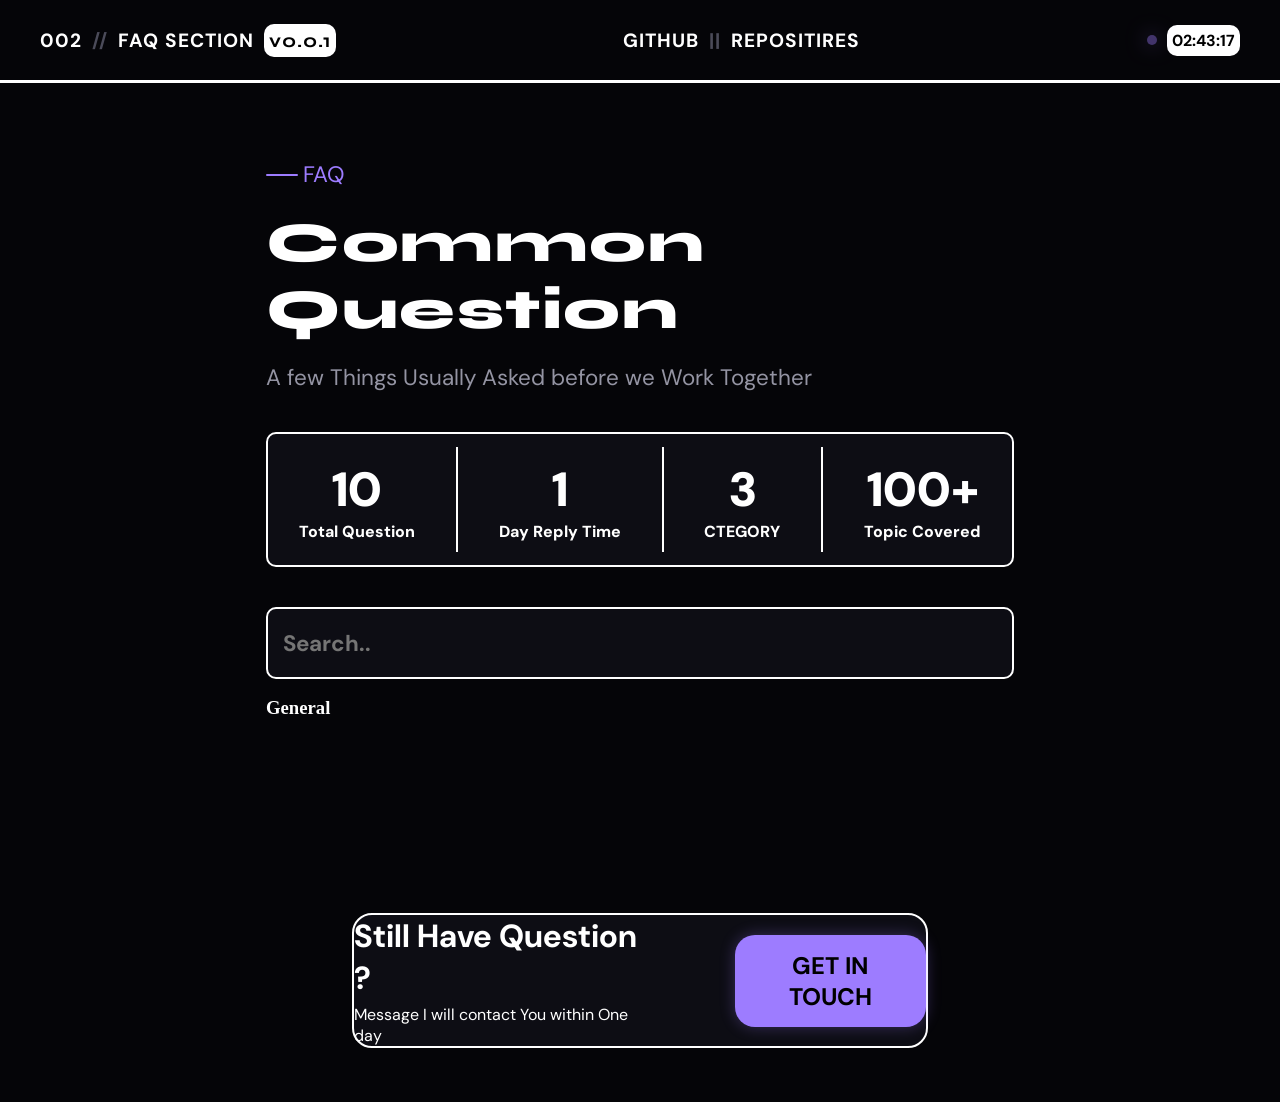
==== apps/002-faq-section/index.html @ 0294d477 "Session End" ====
<!DOCTYPE html>

<html lang="en">

    <head>

        <meta charset="UTF-8">
        <meta name="description" content="Best faq section in india,Best website in india"> 
        <meta name="viewport" content="width=device-width, initial-scale=1.0">
        <title>FAQ SECTION</title>
        <link rel="stylesheet" href="src/style.css">
        <link rel="shortcut icon" href="/resource/global/img/javascript.png" type="image/x-icon">
        <link href="https://fonts.googleapis.com/css?family=Syne:regular,500,600,700,800" rel="stylesheet" />
        <link href="https://fonts.googleapis.com/css?family=DM+Sans:100,200,300,regular,500,600,700,800,900,100italic,200italic,300italic,italic,500italic,600italic,700italic,800italic,900italic" rel="stylesheet" />

    </head>

    <body>

        <header>

            <div>
                <h2>002<span>//</span>FAQ SECTION</h2>
                <p>v0.0.1</p>
            </div>

            <div>
                <h2>GITHUB<span>||</span></h2>
                <h2>REPOSITIRES</h2>
            </div>

            <div>
                <div class="dot"></div>
                <time id="clock">00:00:00</time>
            </div>

        </header>

        <main>

            <div class="main-header">
                <p><span></span>FAQ</p>
                <h1>Common Question</h1>
                <p>A few Things Usually Asked before we Work Together</p>
            </div>

            <div class="stats">
                <div>
                    <h2>10</h2>
                    <p>Total Question</p>
                </div>
                <div class="breakline"></div>
                <div>
                    <h2>1</h2>
                    <p>Day Reply Time</p>
                </div>
                <div class="breakline"></div>
                <div>
                    <h2>3</h2>
                    <p>CTEGORY</p>
                </div>
                <div class="breakline"></div>
                <div>
                    <h2>100+</h2>
                    <p>Topic Covered</p>
                </div>
            </div>

            <div class="input-tag">
                <input type="text" id="input-tag" placeholder="Search..">
            </div>

            <div class="main-body">
                <div>
                    <h3>General</h3>
                    
                </div>
            </div>

        </main>

        <footer>

            <div class="footer">

                <div>
                    <h2>Still Have Question ?</h2>
                    <p>Message I will contact You within One day</p>
                </div>

                <button>GET IN TOUCH</button>

            </div>

        </footer>

        <script src="src/index.js"></script>

    </body>

</html>
---- apps/002-faq-section/src/style.css ----
/* BASE RESET */
*{
    margin: 0;
    padding: 0;
    box-sizing: border-box;
}

/*COLOR THEME*/
:root {
  --bg-primary: #050508;
  --bg-secondary: #0d0d14;
  
  --accent-primary: #9d7cff;
  --accent-muted: #4e407a;
  
  --text-main: #ffffff;
  --text-dim: #9494a3; 
  --text-dark: #4b4b59;
  
  --border-color: #fff;
  --input-bg: #0d0d16;

  --font-main:"Syne", inter;
  --font-secondary:"Dm Sans",inter;
}

/*MAIN STYLE*/
html,body{
    scroll-behavior: smooth;
    background-color: var(--bg-primary);
    color: var(--text-main);
    min-height: 100vh;
    width: 100vw;
}

/*HEADER SECTION*/
header{
    display: flex;
    align-items: center;
    justify-content: space-between;
    height: 50px;
    border-bottom: 3px solid var(--border-color);
    padding: 40px 40px 40px 40px;
    z-index: 9;
    top: 0;
    right: 0;
    left: 0;
    position: fixed;
    background-color: var(--bg-primary);
}

header h2{
    font-weight: 700;
    font-size: 1.2rem;
    font-family: var(--font-secondary);
    display: flex;
    gap: 10px;
    letter-spacing: 1px;
}

header h2 span{
    color: var(--text-dark);
}

header div{
    display: flex;
    align-items: center;
    justify-content: center;
    gap: 10px;
}

header div p{
    font-family: var(--font-main);
    font-size: 1.2rem;
    font-weight: 700;
    letter-spacing: 1px;
    background-color: var(--text-main);
    color: black;
    border-radius: 10px;
    padding: 5px;
}

header div:nth-child(2){
    margin-right: auto;
    margin-left: auto;
}

#clock{
    font-family: var(--font-secondary);
    font-weight: 700;
    font-style: bold;
    color: black;
    background-color: var(--text-main);
    padding: 5px;
    border-radius: 10px;
}

.dot{
    height: 10px;
    width: 10px;
    border-radius: 50%;
    background-color: var(--accent-primary);
    box-shadow: 0 0 20px var(--accent-primary);
    animation: glowup 3s infinite forwards;
}

@keyframes glowup {
    0%{
        opacity: 1;
    } 
    
    20%{
        opacity: 0.4;
    }
    
    40%{
        opacity: 1;
    }
    
    60%{
        opacity: 0.4;
    }
    
    80%{
        opacity: 1;
    }
    
    100%{
        opacity: 0.4;
    }
}

/*MAIN*/
main{
    display: flex;
    align-items: flex-start;
    justify-content: flex-start;
    width: 60vw;
    flex-direction: column;
    margin-left: auto;
    margin-right: auto;
    padding: 140px 10px;
}

.main-header{
    display: flex;
    align-items: flex-start;
    flex-direction: column;
}

.main-header p{
    display: flex;
    align-items: center;
    justify-content: flex-start;
    gap: 5px;
    color: var(--accent-primary);
    font-family: var(--font-secondary);
    margin: 20px 0;
    font-size: 1.4rem;
}

.main-header p span{
    width: 2.5vw;
    height: 2px;
    background-color: var(--accent-primary);
    border-radius: 10px;

}

.main-header h1{
    font-family: var(--font-main);
    font-weight: 800;
    letter-spacing: 1.5px;
    line-height: px;
    font-size: 3.5rem;
}

.main-header p:nth-child(3){
    color: var(--text-dim);
    font-family: var(--font-secondary);
}

.breakline{
    height: 80%;
    width: 2px;
    background-color: var(--border-color);
    margin: 10px 0; 
}

.stats{
    background-color: var(--bg-secondary);
    display: flex;
    align-items: center;
    justify-content: space-evenly;
    gap: 10px;
    margin: 20px 0;
    width: 100%;
    height: 15vh;
    border-radius: 10px;
    border: 2px solid var(--border-color);
}

.stats div{
    display: flex;
    align-items: center;
    justify-content: center;
    flex-direction: column;
}

.stats div h2{
    font-weight: 900;
    font-size: 3rem;
    font-family: var(--font-secondary);
}

.stats div p{
    font-weight: 800;
    font-size: 1rem;
    font-family: var(--font-secondary);
}

.input-tag{
    width: 100%;
    height: 10vh;
    margin-top: 20px;
}

#input-tag{
    width: 100%;
    height: 8vh;
    border-radius: 10px;
    background-color: var(--bg-secondary);
    border: 2px solid var(--border-color);
    outline: none;
    padding: 0 15px;
    font-family: var(--font-secondary);
    font-size: 1.4rem;
    color: var(--text-main);
    font-weight: 700;
}

::-webkit-scrollbar {
  width: 0;              
  height: 0;          
}

::-webkit-scrollbar-track {
  background: var(--bg-primary); 
}

::-webkit-scrollbar-thumb {
  background: var(--accent-muted); 
  border-radius: 10px;
  border: 2px solid var(--bg-primary);
}

::-webkit-scrollbar-thumb:hover {
  background: var(--accent-primary);
  box-shadow: 0 0 10px var(--accent-primary);
}

/*FOOTER*/
footer{
    display: flex;
    align-items: center;
    justify-content: center;
    margin-top: 20px;
    margin: 6vh auto;
}

.footer{
    width: 45vw;
    height: 15vh;
    gap: 80px;
    background-color: var(--bg-secondary);
    border-radius: 20px;
    display: flex;
    align-items: center;  
    justify-content: center; 
    border: 2px solid var(--border-color);
}

.footer div{
    display: flex;
    align-items: flex-start;
    justify-content: flex-start;
    flex-direction: column;
    gap: 5px;
}

.footer div h2{
    font-size: 2rem;
    font-weight: 700;
    font-family: var(--font-secondary);
}

.footer div p{
    font-size: 1rem;
    font-family: var(--font-secondary);
}

.footer button{
    padding: 15px;
    border-radius: 20px;
    font-size: 1.5rem;
    font-family: var(--font-secondary);
    font-weight: 700; 
    color: black;
    box-shadow: 0 0 15px rgba(157, 124, 255, 0.3);
    background-color: var(--accent-primary);
    outline: none;
    border: none;
    transition: all 0.3s ease;
    
    &:hover{
        box-shadow: 0 0 15px rgba(157, 124, 255, 1);        
    }
}
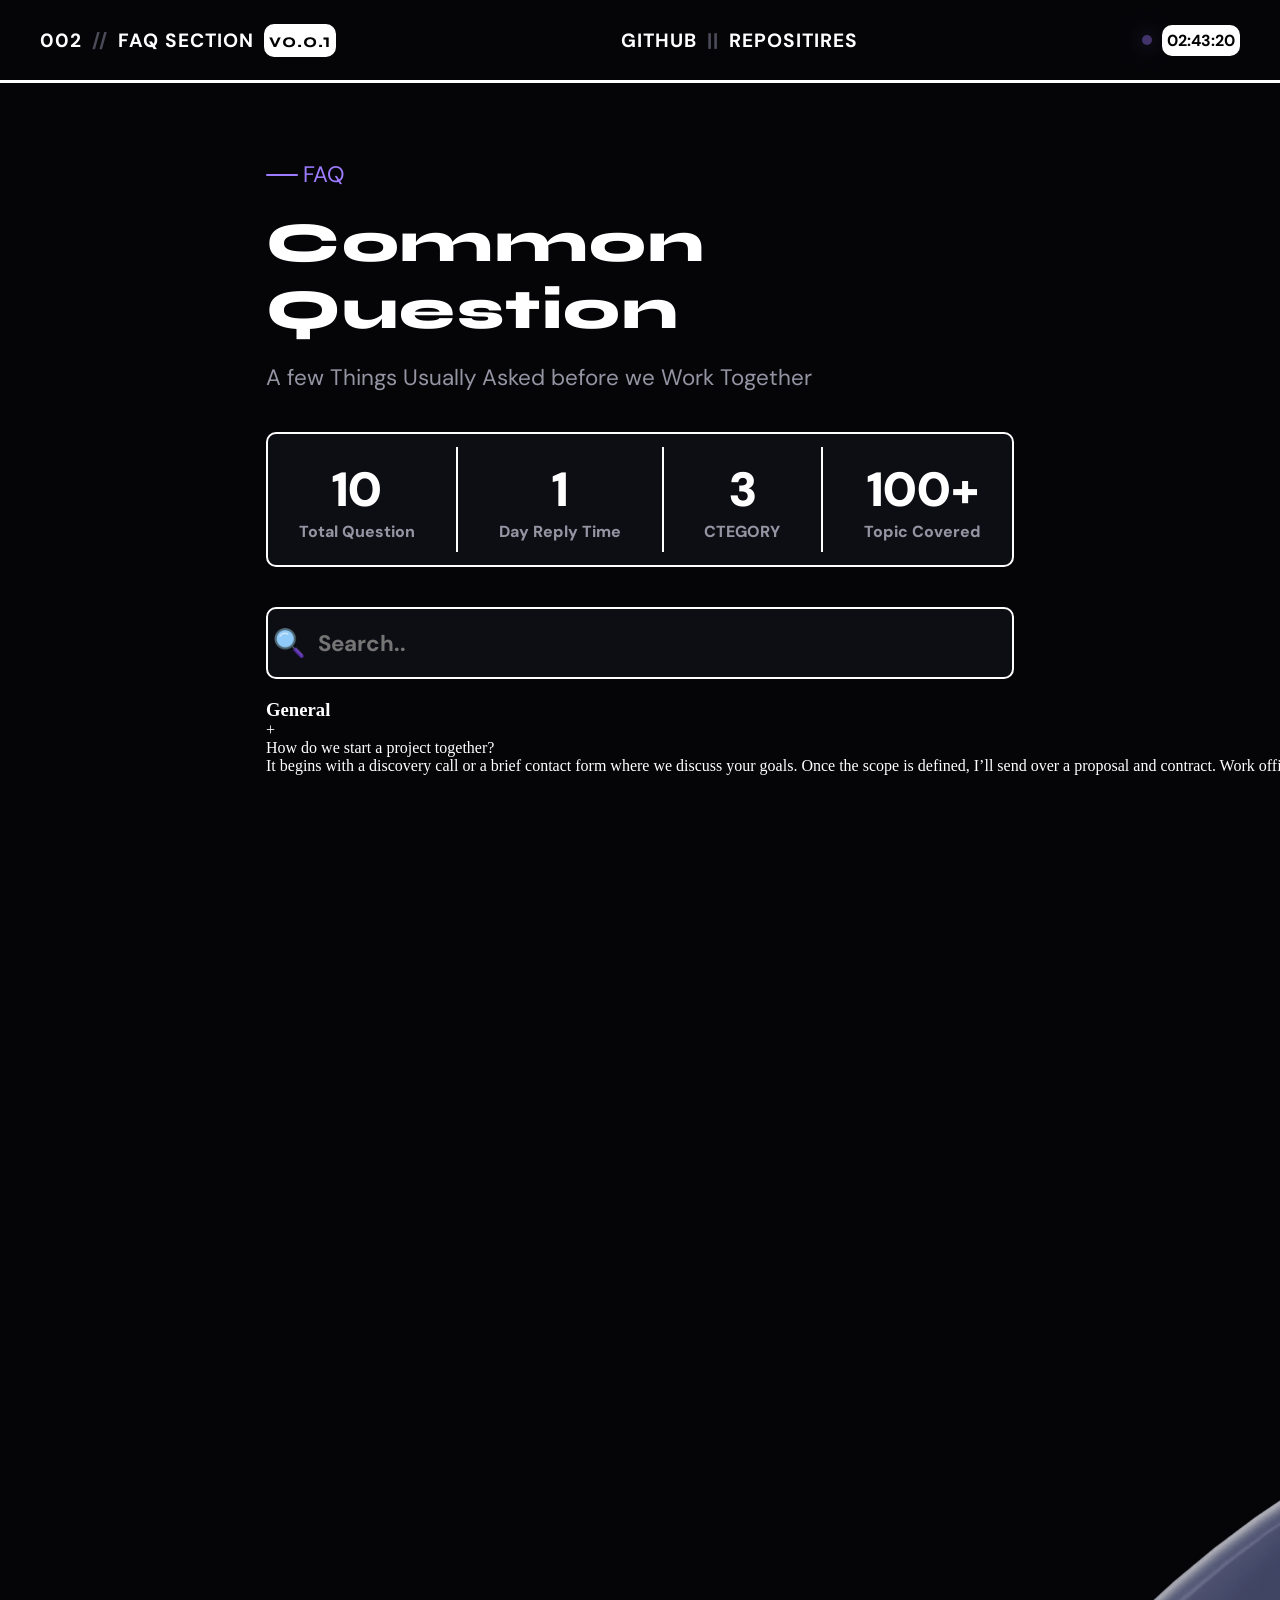
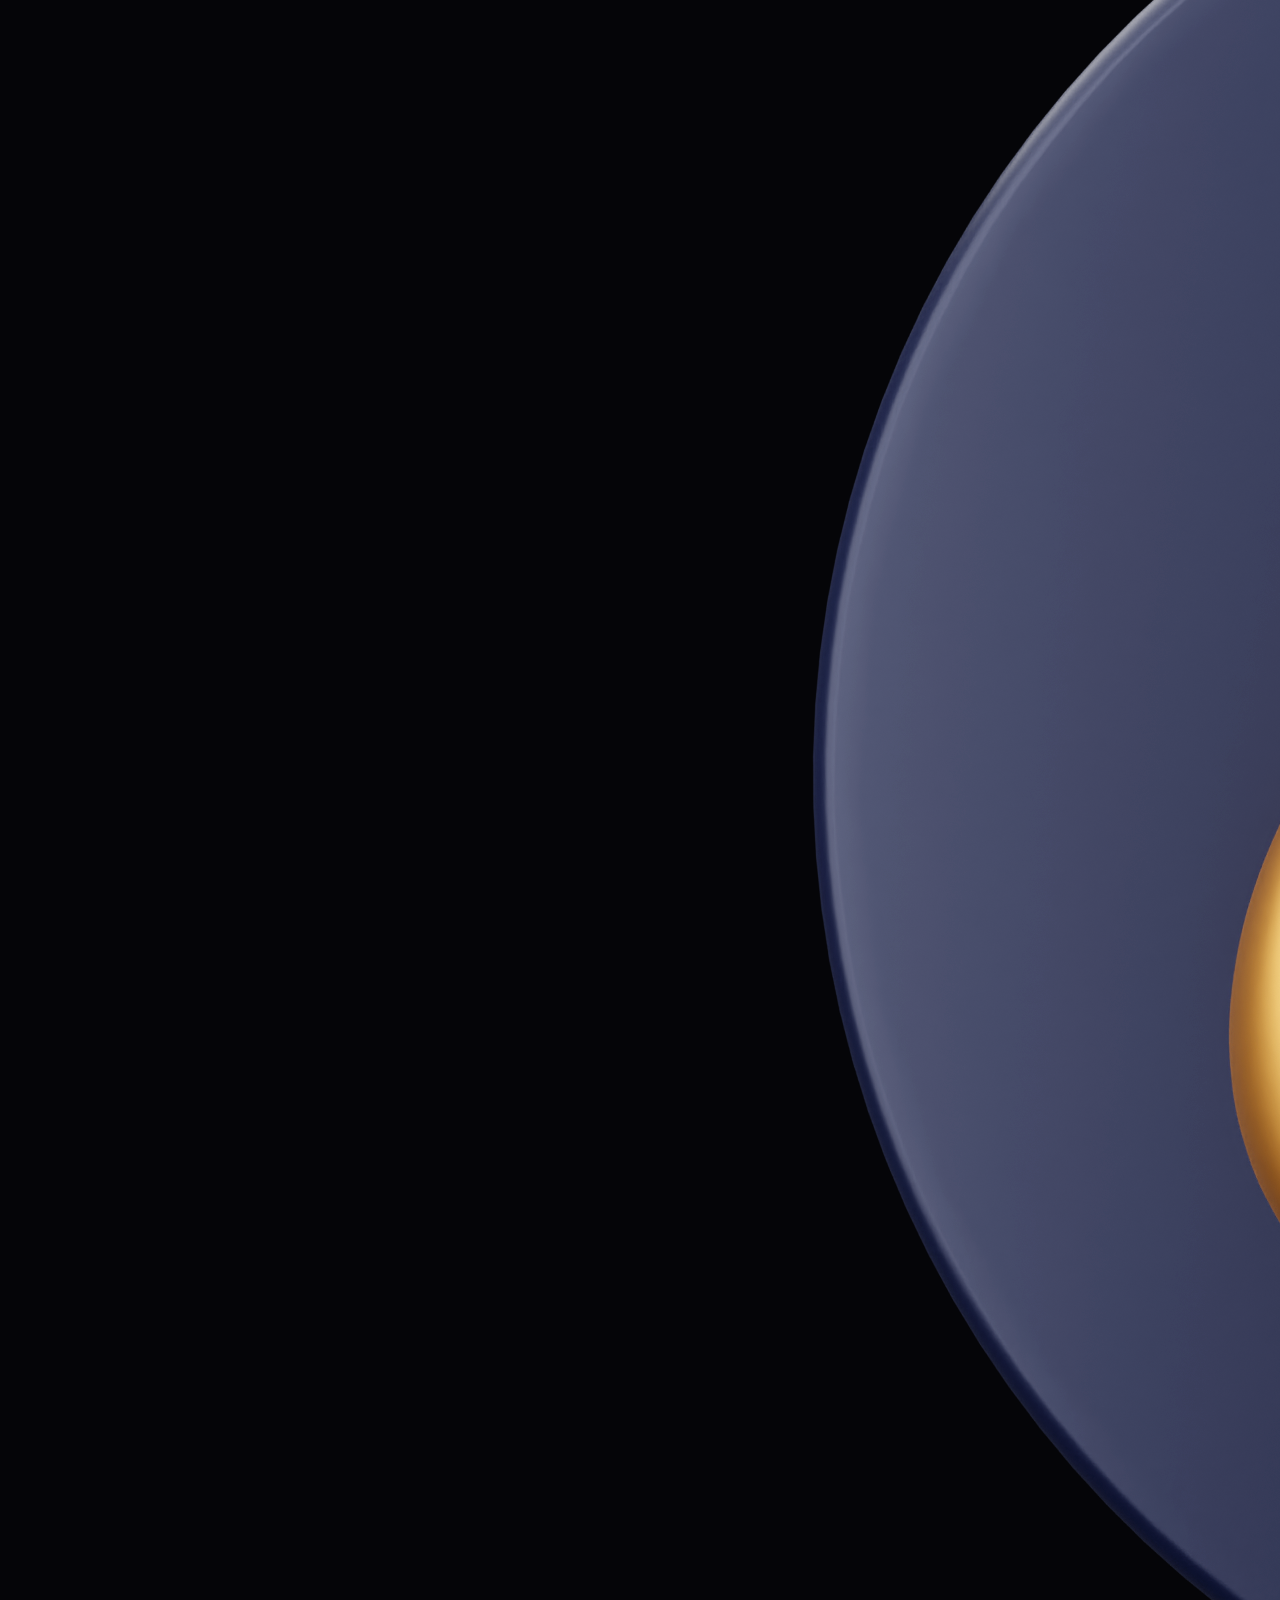
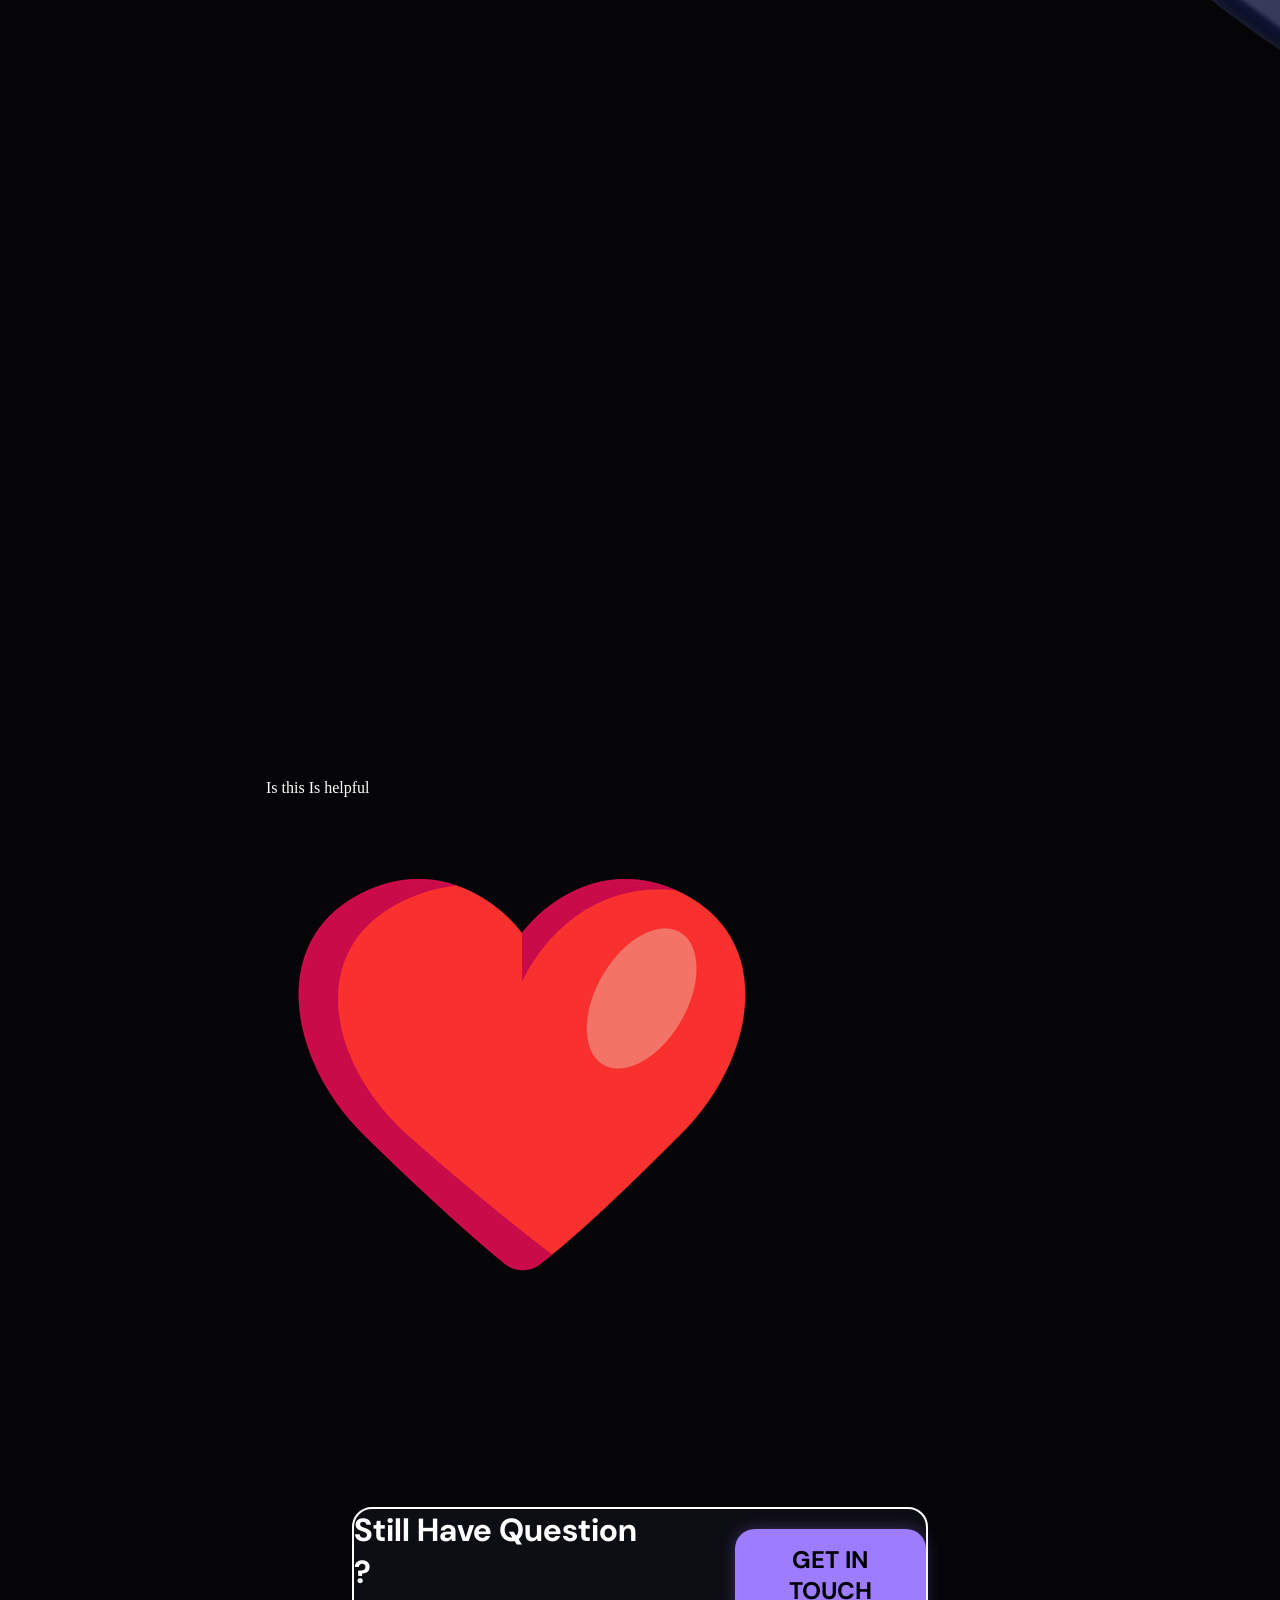
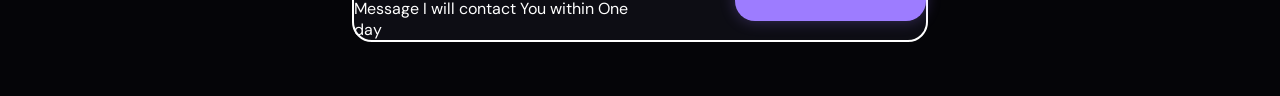
==== commit d6f3bbe8: "Session End" ====
--- a/apps/002-faq-section/index.html
+++ b/apps/002-faq-section/index.html
@@ -67,14 +67,44 @@
             </div>
 
             <div class="input-tag">
+                <img src="resource/search.png" alt="">
                 <input type="text" id="input-tag" placeholder="Search..">
             </div>
 
             <div class="main-body">
-                <div>
+
+                <div class="general">
+
                     <h3>General</h3>
-                    
+
+                    <div class="question-div">
+
+                        <div class="que-1">
+                            <p class="plus-icon">+</p>
+                            <p class="question">How do we start a project together?</p>
+                        </div>
+
+                        <div class="ans-1">
+                            <p>It begins with a discovery call or a brief contact form where we discuss your goals. Once the scope is defined, I’ll send over a proposal and contract. Work officially kicks off once the contract is signed and the deposit is paid.</p>
+                            <img src="resource/link.png" alt="">
+                            <div class="review-1">
+                                <p>Is this Is helpful</p>
+                                <img src="resource/heart (1).png" alt="">
+                            </div>
+                        </div>
+
+                    </div>
+
                 </div>
+
+                <div class="process">
+
+                </div>
+
+                <div class="pricing">
+
+                </div>
+
             </div>
 
         </main>
--- a/apps/002-faq-section/src/style.css
+++ b/apps/002-faq-section/src/style.css
@@ -217,12 +217,17 @@
     font-weight: 800;
     font-size: 1rem;
     font-family: var(--font-secondary);
+    color: var(--text-dim);
 }
 
 .input-tag{
     width: 100%;
-    height: 10vh;
+    height: 8vh;
     margin-top: 20px;
+    display: flex;
+    align-items: center;
+    justify-content: flex-start;
+    margin-bottom: 20px;
 }
 
 #input-tag{
@@ -232,11 +237,18 @@
     background-color: var(--bg-secondary);
     border: 2px solid var(--border-color);
     outline: none;
-    padding: 0 15px;
+    padding: 0 15px 0 50px;
     font-family: var(--font-secondary);
     font-size: 1.4rem;
     color: var(--text-main);
     font-weight: 700;
+}
+
+.input-tag img{
+    width: 30px;
+    height: 30px;
+    position: absolute;   
+    margin-left: 8px;
 }
 
 ::-webkit-scrollbar {
@@ -258,6 +270,8 @@
   background: var(--accent-primary);
   box-shadow: 0 0 10px var(--accent-primary);
 }
+
+
 
 /*FOOTER*/
 footer{
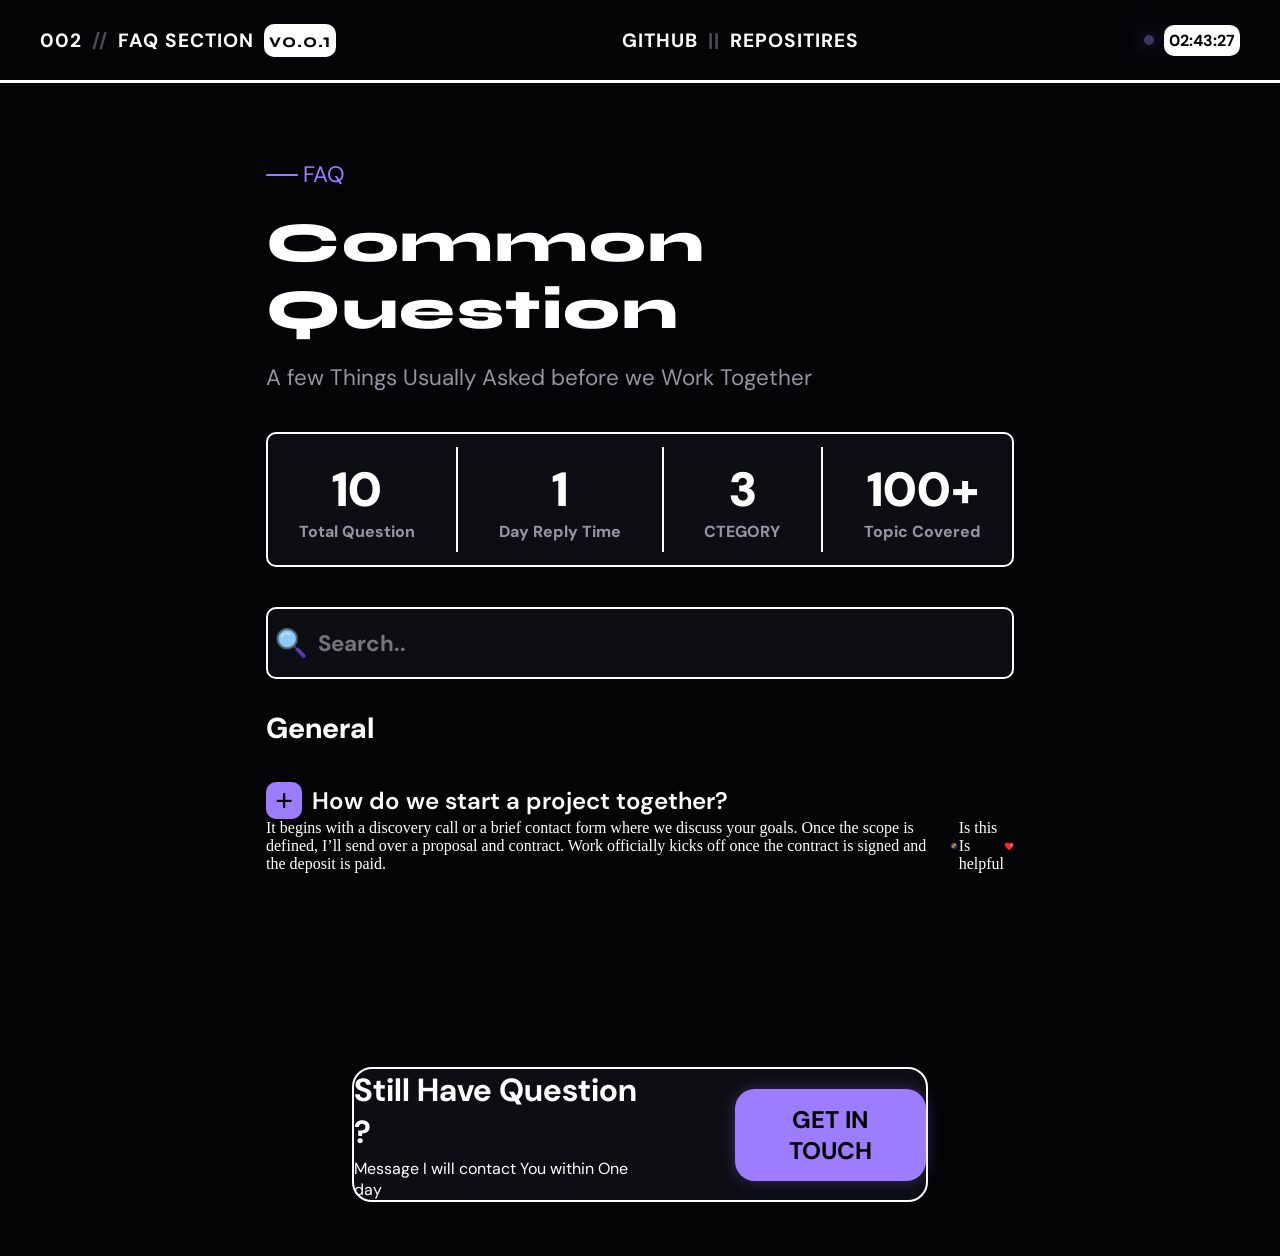
==== commit 37d4fde3: "UPGRADE" ====
--- a/apps/002-faq-section/index.html
+++ b/apps/002-faq-section/index.html
@@ -79,14 +79,15 @@
 
                     <div class="question-div">
 
-                        <div class="que-1">
+                        <div class="que">
                             <p class="plus-icon">+</p>
                             <p class="question">How do we start a project together?</p>
                         </div>
 
-                        <div class="ans-1">
-                            <p>It begins with a discovery call or a brief contact form where we discuss your goals. Once the scope is defined, I’ll send over a proposal and contract. Work officially kicks off once the contract is signed and the deposit is paid.</p>
-                            <img src="resource/link.png" alt="">
+                        <div class="ans">
+                            <div>
+                                <p>It begins with a discovery call or a brief contact form where we discuss your goals. Once the scope is defined, I’ll send over a proposal and contract. Work officially kicks off once the contract is signed and the deposit is paid.</p><img src="resource/link.png" alt="">
+                            </div>
                             <div class="review-1">
                                 <p>Is this Is helpful</p>
                                 <img src="resource/heart (1).png" alt="">
--- a/apps/002-faq-section/src/style.css
+++ b/apps/002-faq-section/src/style.css
@@ -248,9 +248,65 @@
     width: 30px;
     height: 30px;
     position: absolute;   
-    margin-left: 8px;
-}
-
+    margin-left: 10px;
+}
+
+.general h3{
+    font-family: var(--font-secondary);
+    font-weight: 800;
+    font-size: 1.8rem;  
+    margin: 10px 0;
+}
+
+.plus-icon{
+    background-color: var(--accent-primary);
+    padding: 0 9px;
+    border-radius: 10px;    
+    font-size: 2rem;
+    font-weight: 900;
+    color: black;
+}
+
+.question{
+    font-size: 1.5rem;
+    font-family: var(--font-secondary);
+    font-weight: 600;
+}
+
+.question-div{
+    display: flex;
+    flex-direction: column;
+    margin-top: 35px;
+}
+
+.que{
+    display: flex;
+    align-items: center;
+    justify-content: flex-start;
+    gap: 10px;
+}
+
+.ans{
+    display: flex;
+    align-items: center;
+}
+
+.ans div{
+    display: flex;
+    align-items: center;
+}
+
+.ans img{
+    width: 10px;
+    height: 10px;
+}
+
+.ans div img{
+    width: 10px;
+    height: 10px;
+}
+
+/*SCROLL BAR STYLE*/
 ::-webkit-scrollbar {
   width: 0;              
   height: 0;          
@@ -270,8 +326,6 @@
   background: var(--accent-primary);
   box-shadow: 0 0 10px var(--accent-primary);
 }
-
-
 
 /*FOOTER*/
 footer{
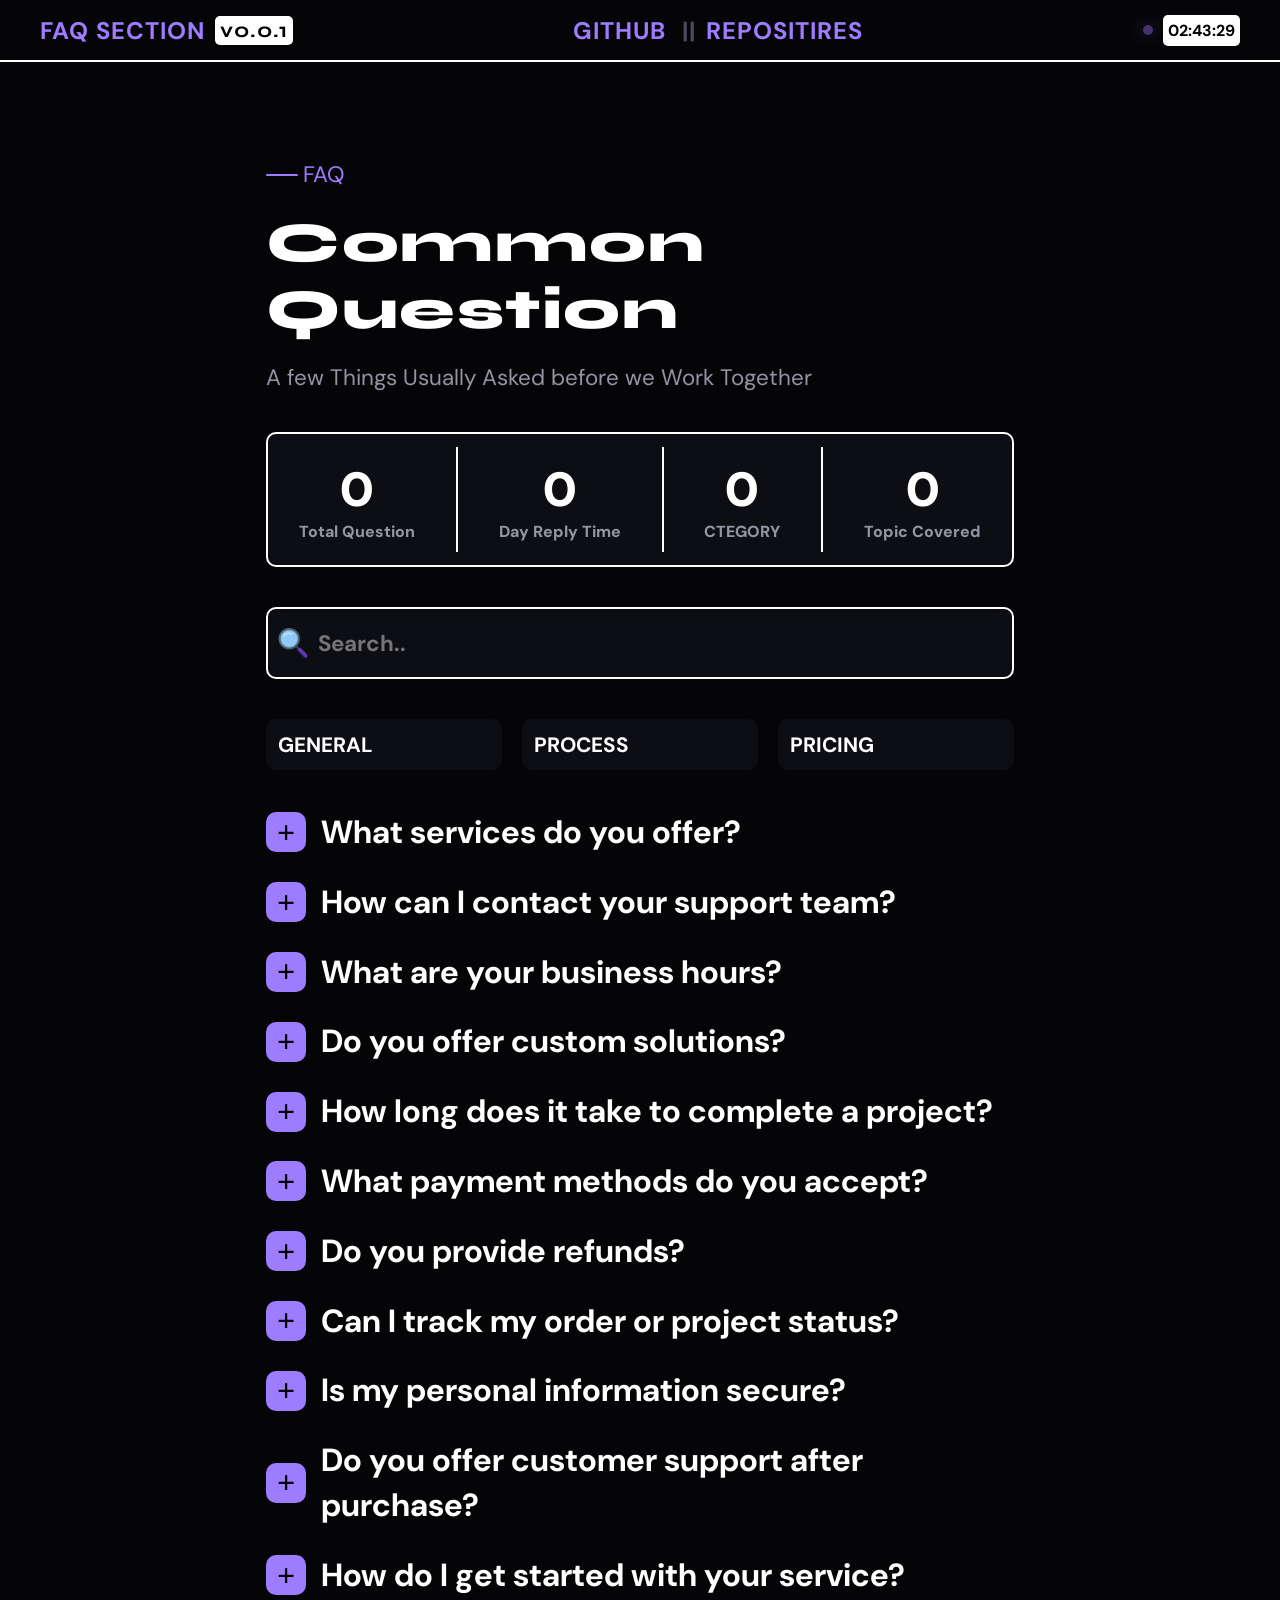
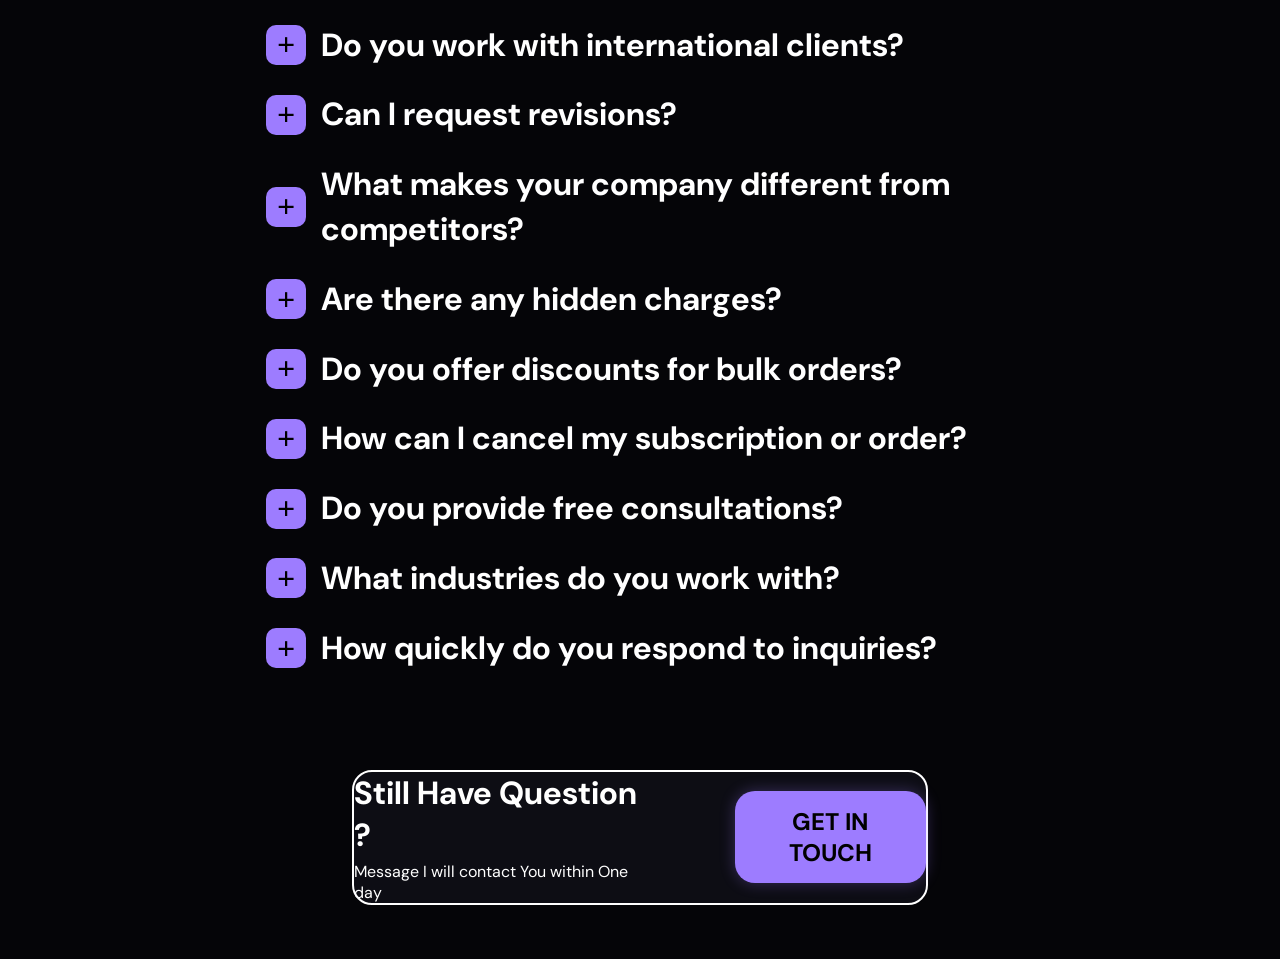
==== commit 9a020e27: "SESSION COMPLETE" ====
--- a/apps/002-faq-section/index.html
+++ b/apps/002-faq-section/index.html
@@ -1,34 +1,51 @@
+<!-- VERSION HTML 5 -->
 <!DOCTYPE html>
 
+<!-- ROOT TAG -->
 <html lang="en">
 
+    <!-- META DATA -->
     <head>
 
+        <!-- META TAG -->
         <meta charset="UTF-8">
         <meta name="description" content="Best faq section in india,Best website in india"> 
         <meta name="viewport" content="width=device-width, initial-scale=1.0">
+
+        <!-- TITLE -->
         <title>FAQ SECTION</title>
+
+        <!-- CSS LINK -->
         <link rel="stylesheet" href="src/style.css">
+
+        <!-- FAVICON LINK -->
         <link rel="shortcut icon" href="/resource/global/img/javascript.png" type="image/x-icon">
+
+        <!-- GOOGLE FONT LINK -->
         <link href="https://fonts.googleapis.com/css?family=Syne:regular,500,600,700,800" rel="stylesheet" />
         <link href="https://fonts.googleapis.com/css?family=DM+Sans:100,200,300,regular,500,600,700,800,900,100italic,200italic,300italic,italic,500italic,600italic,700italic,800italic,900italic" rel="stylesheet" />
 
     </head>
 
+    <!-- WEBSITE STRUCTURE -->
     <body>
 
-        <header>
+        <!-- HEADER -->
+        <header aria-label="header">
 
+            <!-- LEFT HEADER SECITON -->
             <div>
-                <h2>002<span>//</span>FAQ SECTION</h2>
+                <h2>FAQ SECTION</h2>
                 <p>v0.0.1</p>
             </div>
 
+            <!-- CENTER HEADER SECTION -->
             <div>
-                <h2>GITHUB<span>||</span></h2>
-                <h2>REPOSITIRES</h2>
+                <a href="https://github.com/techifysolutions2026" target="_blank"><h2>GITHUB<span>||</span></h2></a>
+                <a href="https://github.com/techifysolutions2026/frontend-mastery" target="_blank"><h2>REPOSITIRES</h2></a>
             </div>
 
+            <!-- RIGHT HEADER SECTION -->
             <div>
                 <div class="dot"></div>
                 <time id="clock">00:00:00</time>
@@ -36,73 +53,78 @@
 
         </header>
 
-        <main>
+        <!-- MAIN SECITON -->
+        <main aria-label="main">
 
+            <!-- MAIN SECTION HEADER -->
             <div class="main-header">
                 <p><span></span>FAQ</p>
                 <h1>Common Question</h1>
                 <p>A few Things Usually Asked before we Work Together</p>
             </div>
 
+            <!-- STATS SECTION -->
             <div class="stats">
                 <div>
-                    <h2>10</h2>
+                    <h2>0</h2>
                     <p>Total Question</p>
                 </div>
                 <div class="breakline"></div>
                 <div>
-                    <h2>1</h2>
+                    <h2>0</h2>
                     <p>Day Reply Time</p>
                 </div>
                 <div class="breakline"></div>
                 <div>
-                    <h2>3</h2>
+                    <h2>0</h2>
                     <p>CTEGORY</p>
                 </div>
                 <div class="breakline"></div>
                 <div>
-                    <h2>100+</h2>
+                    <h2>0</h2>
                     <p>Topic Covered</p>
                 </div>
             </div>
 
+            <!-- SEARCH BAR -->
             <div class="input-tag">
                 <img src="resource/search.png" alt="">
                 <input type="text" id="input-tag" placeholder="Search..">
             </div>
 
+            <!-- MAIN SECITON => MAIN BODY -->
             <div class="main-body">
 
+                <!-- GENERAL SECTION -->
                 <div class="general">
 
-                    <h3>General</h3>
+                    <h3 class="div-title">General</h3>
 
-                    <div class="question-div">
-
-                        <div class="que">
-                            <p class="plus-icon">+</p>
-                            <p class="question">How do we start a project together?</p>
-                        </div>
-
-                        <div class="ans">
-                            <div>
-                                <p>It begins with a discovery call or a brief contact form where we discuss your goals. Once the scope is defined, I’ll send over a proposal and contract. Work officially kicks off once the contract is signed and the deposit is paid.</p><img src="resource/link.png" alt="">
-                            </div>
-                            <div class="review-1">
-                                <p>Is this Is helpful</p>
-                                <img src="resource/heart (1).png" alt="">
-                            </div>
-                        </div>
-
+                    <div class="question-div-general question-div">
+                        <!-- THE HTML IS INJECT BY JS -->
                     </div>
 
                 </div>
 
+                <!-- PROCESS SECITON -->
                 <div class="process">
+
+                    <h3 class="div-title">Process</h3>
+
+                    <div class="question-div-process question-div">
+                        <!-- THE HTML IS INJECT BY JS -->
+                    </div>
 
                 </div>
 
+                <!-- PROCESS SECTION -->
                 <div class="pricing">
+
+                    <h3 class="div-title">Pricing</h3>
+
+                    <div class="question-div-pricing question-div">
+                        <!-- THE HTML IS INJECT BY JS -->
+                    </div>
 
                 </div>
 
@@ -110,21 +132,25 @@
 
         </main>
 
-        <footer>
+        <!-- FOOTER -->
+        <footer aria-label="footer">
 
             <div class="footer">
 
+                <!-- DOUGHT SECITON -->
                 <div>
                     <h2>Still Have Question ?</h2>
                     <p>Message I will contact You within One day</p>
                 </div>
 
+                <!-- CONTACT BUTTON -->
                 <button>GET IN TOUCH</button>
 
             </div>
 
         </footer>
 
+        <!-- JAVASCRIPT LINK -->
         <script src="src/index.js"></script>
 
     </body>
--- a/apps/002-faq-section/src/style.css
+++ b/apps/002-faq-section/src/style.css
@@ -24,7 +24,7 @@
   --font-secondary:"Dm Sans",inter;
 }
 
-/*MAIN STYLE*/
+/*ROOT STYLE*/
 html,body{
     scroll-behavior: smooth;
     background-color: var(--bg-primary);
@@ -39,23 +39,34 @@
     align-items: center;
     justify-content: space-between;
     height: 50px;
-    border-bottom: 3px solid var(--border-color);
-    padding: 40px 40px 40px 40px;
+    border-bottom: 2px solid var(--border-color);
+    padding: 30px 40px;
     z-index: 9;
+    backdrop-filter: blur(12px);
     top: 0;
     right: 0;
     left: 0;
     position: fixed;
-    background-color: var(--bg-primary);
+    background-color: transparent;
+    user-select: none;
 }
 
 header h2{
     font-weight: 700;
-    font-size: 1.2rem;
-    font-family: var(--font-secondary);
-    display: flex;
-    gap: 10px;
+    font-size: 1.5rem;
+    font-family: var(--font-secondary);
+    color: var(--accent-primary);
+    display: flex;
+    gap: 16px;
     letter-spacing: 1px;
+    transition: all 0.4s ease;
+    user-select: none;
+    cursor: pointer;
+}
+
+header h2:hover{
+    color: var(--text-main);
+    transform: scale(1.03);
 }
 
 header h2 span{
@@ -71,18 +82,29 @@
 
 header div p{
     font-family: var(--font-main);
-    font-size: 1.2rem;
+    font-size: 1.3rem;
     font-weight: 700;
     letter-spacing: 1px;
     background-color: var(--text-main);
     color: black;
-    border-radius: 10px;
-    padding: 5px;
+    border-radius: 5px;
+    padding: 2px 5px;
+    transition: 0.4s ease-in-out;
+    text-align: center;
+}
+
+header div p:hover{
+    background-color: var(--accent-primary);
+    color: var(--text-main);
 }
 
 header div:nth-child(2){
     margin-right: auto;
     margin-left: auto;
+}
+
+header div:nth-child(2) a {
+    text-decoration: none;
 }
 
 #clock{
@@ -92,7 +114,13 @@
     color: black;
     background-color: var(--text-main);
     padding: 5px;
-    border-radius: 10px;
+    border-radius: 5px;
+    transition: 0.4s ease-in-out;
+}
+
+#clock:hover{
+    background-color: var(--accent-primary);
+    color: var(--text-main);
 }
 
 .dot{
@@ -139,7 +167,7 @@
     flex-direction: column;
     margin-left: auto;
     margin-right: auto;
-    padding: 140px 10px;
+    padding: 140px 10px 10px 10px;
 }
 
 .main-header{
@@ -248,68 +276,182 @@
     width: 30px;
     height: 30px;
     position: absolute;   
-    margin-left: 10px;
-}
-
-.general h3{
-    font-family: var(--font-secondary);
-    font-weight: 800;
-    font-size: 1.8rem;  
-    margin: 10px 0;
+    margin-left: 12px;
+}
+
+/*MAIN SECTION => main body*/
+.main-body{
+    display: grid;
+    grid-template-columns: repeat(3, 1fr);
+    gap: 20px;
+    width: 100%;
+    align-items: start;
+    position: relative;
+}
+
+.general, .process, .pricing {
+    width: 100%;
+    display: contents;
+}
+
+.div-title{
+    font-family: var(--font-secondary);
+    font-weight: 700;
+    font-size: 1.3rem;  
+    color: var(--text-main);
+    cursor: pointer;
+    border-radius: 5px;
+    transition: background 0.3s;
+    background-color: var(--bg-secondary);
+    padding: 10px;
+    border-radius: 10px;
+    text-transform: uppercase;
+    border: 2px solid var(--bg-secondary);
+    transition: 0.3s ease;
+    margin-top: 20px;
+    grid-row: 1; 
+    grid-column: span 1;
+}
+
+.div-title:hover{
+    border-color: var(--border-color);
+}
+
+.question-div{
+    display: none;
+    margin-top: 10px;
+    padding: 10px 0;
+}
+
+.question-div-general{
+    display: none;
+}
+
+.question-div-process{
+    display: none;
+}
+
+.question-div-pricing{
+    display: none;
+    
+}
+
+.question-div-active{
+    display: block;
+    grid-column: span 3;
+}
+
+.que{
+    display: flex;
+    align-items: center;
+    justify-content: flex-start;
+    gap: 15px;
+    cursor: pointer;
+    margin-bottom: 25px;
 }
 
 .plus-icon{
     background-color: var(--accent-primary);
-    padding: 0 9px;
+    width: 40px;
+    height: 40px;
+    display: flex;
+    align-items: center;
+    justify-content: center;
     border-radius: 10px;    
     font-size: 2rem;
     font-weight: 900;
     color: black;
+    flex-shrink: 0;
+    transition: transform 0.3s ease;
+}
+
+.plus-icon:hover{
+    transform: scale(1.08);
+}
+
+.plus-icon.active{
+    transform: rotate(51deg);
+}
+
+.question-div.active .plus-icon{
+    transform: rotate(45deg);
+    background-color: var(--text-main);
 }
 
 .question{
-    font-size: 1.5rem;
-    font-family: var(--font-secondary);
-    font-weight: 600;
-}
-
-.question-div{
-    display: flex;
+    font-size: 2rem;
+    font-family: var(--font-secondary);
+    font-weight: 700;
+    line-height: 1.4;
+}
+
+.ans{
+    display: none;
     flex-direction: column;
-    margin-top: 35px;
-}
-
-.que{
-    display: flex;
-    align-items: center;
-    justify-content: flex-start;
-    gap: 10px;
-}
-
-.ans{
-    display: flex;
-    align-items: center;
-}
-
-.ans div{
-    display: flex;
-    align-items: center;
+    margin-top: 20px;
+    padding-top: 20px;
+    border-top: 1px solid var(--text-dark);
+    gap: 20px;
+}
+
+.ans.active{
+    display: flex;
+}
+
+.ans div:first-child{
+    display: flex;
+    align-items: flex-start;
+    justify-content: space-between;
+    gap: 15px;
+}
+
+.ans p{
+    font-family: var(--font-secondary);
+    color: var(--text-dim);
+    line-height: 1.6;
+    font-size: 1.1rem;
 }
 
 .ans img{
-    width: 10px;
-    height: 10px;
-}
-
-.ans div img{
-    width: 10px;
-    height: 10px;
+    width: 24px;
+    height: 24px;
+    object-fit: contain;
+    opacity: 0.7;
+    transition: opacity 0.3s ease;
+    cursor: pointer;
+}
+
+.ans img:hover{
+    opacity: 1;
+}
+
+.review-1{
+    display: flex;
+    align-items: center;
+    gap: 12px;
+    background-color: var(--bg-primary);
+    padding: 8px 18px;
+    border-radius: 100px;
+    width: fit-content;
+    border: 1px solid var(--text-dark);
+}
+
+.review-1 p{
+    font-size: 0.9rem;
+    font-weight: 500;
+    color: var(--text-dim);
+}
+
+.review-1 img{
+    width: 18px;
+    height: 18px;
+    cursor: pointer;
 }
 
 /*SCROLL BAR STYLE*/
 ::-webkit-scrollbar {
-  width: 0;              
-  height: 0;          
+  width: 10px;              
+  height: 100%;          
 }
 
 ::-webkit-scrollbar-track {
@@ -332,7 +474,7 @@
     display: flex;
     align-items: center;
     justify-content: center;
-    margin-top: 20px;
+    margin-top: 5px;
     margin: 6vh auto;
 }
 
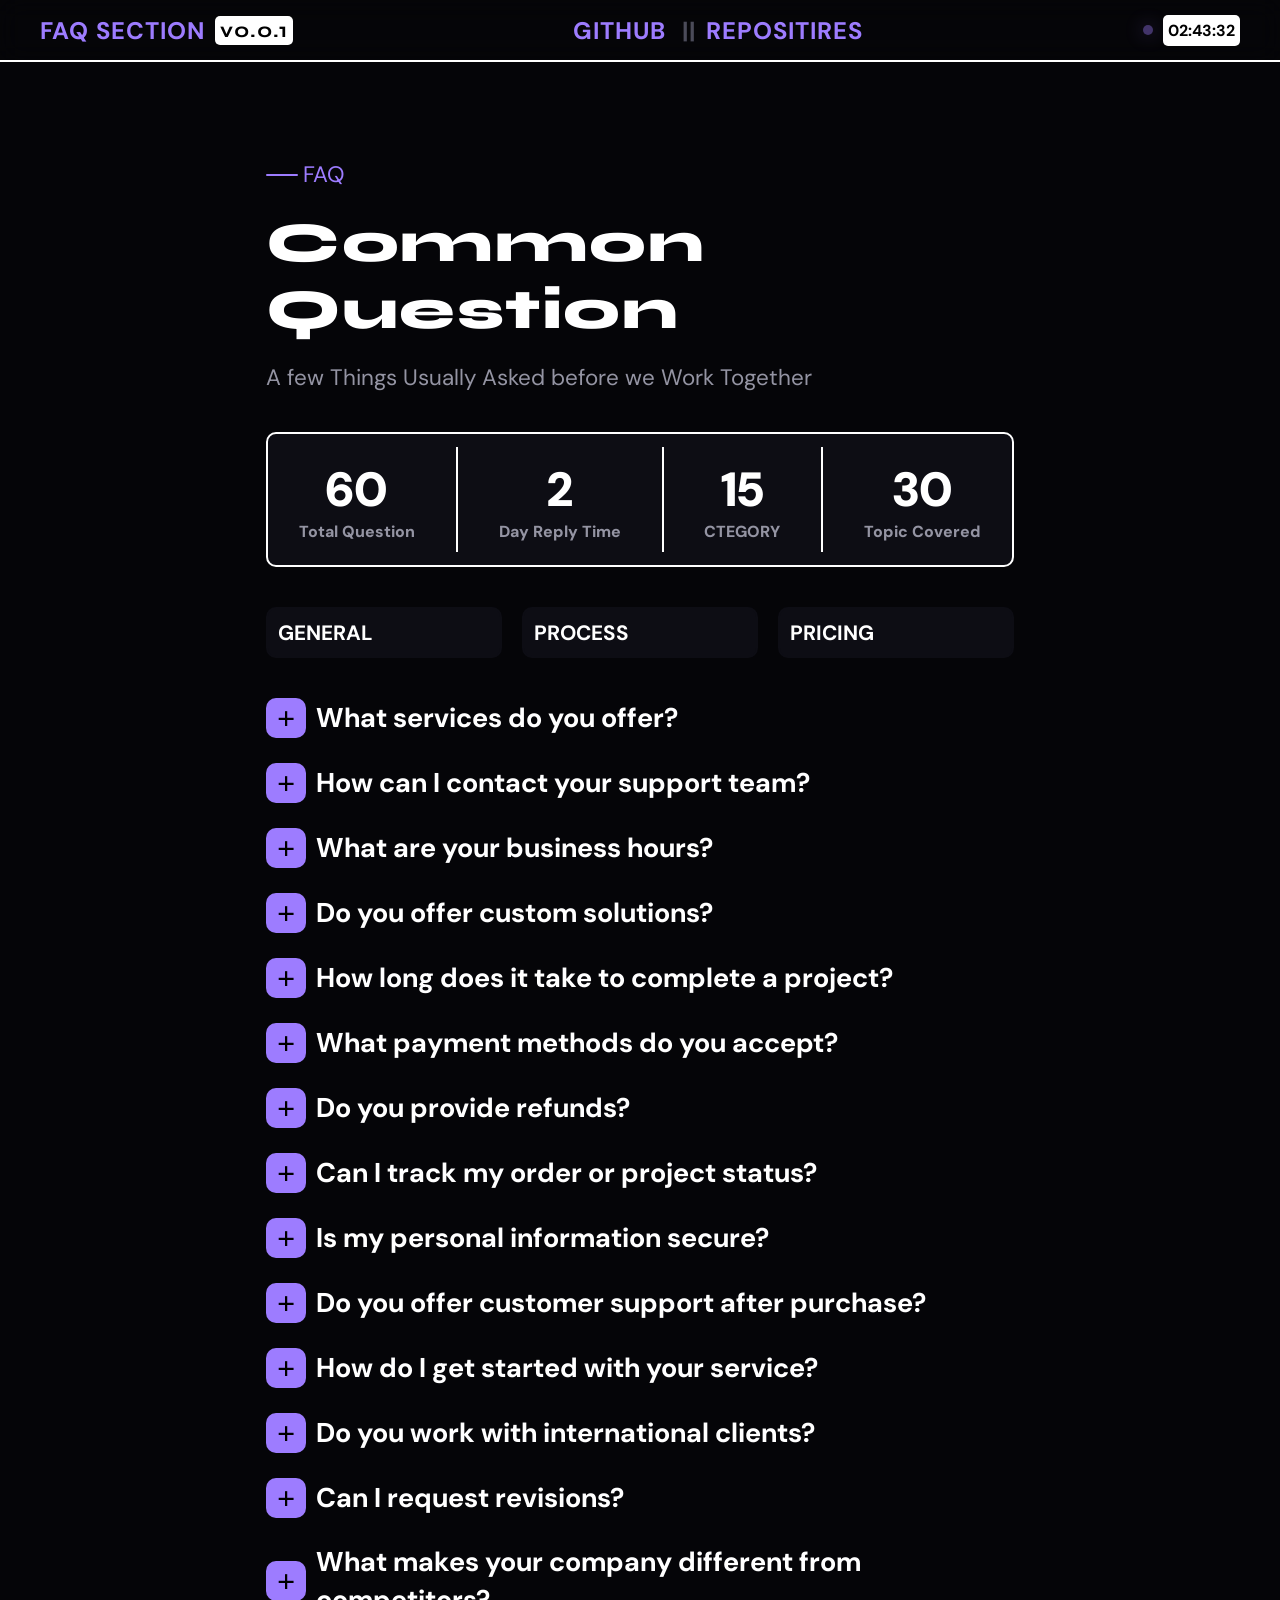
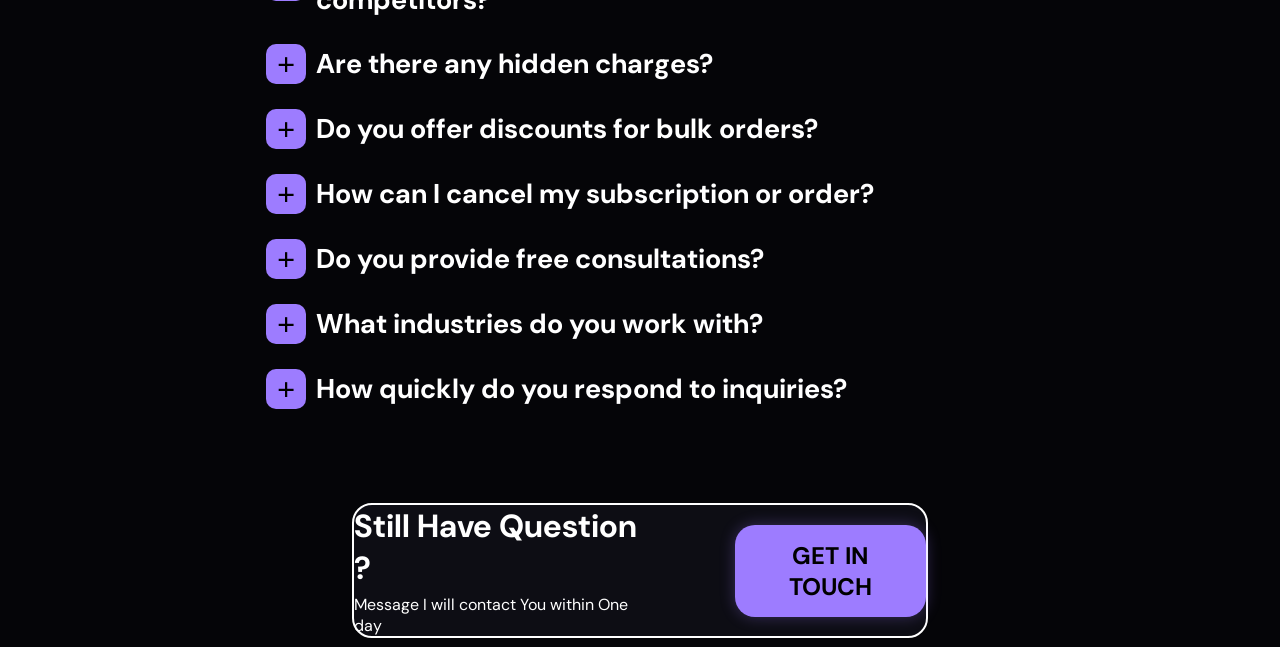
==== commit 17562e8a: "SESSION END" ====
--- a/apps/002-faq-section/index.html
+++ b/apps/002-faq-section/index.html
@@ -66,30 +66,24 @@
             <!-- STATS SECTION -->
             <div class="stats">
                 <div>
-                    <h2>0</h2>
+                    <h2 class="stat-num total-que" data-target="60">0</h2>
                     <p>Total Question</p>
                 </div>
                 <div class="breakline"></div>
                 <div>
-                    <h2>0</h2>
+                    <h2 class="stat-num" data-target="2">0</h2>
                     <p>Day Reply Time</p>
                 </div>
                 <div class="breakline"></div>
                 <div>
-                    <h2>0</h2>
+                    <h2 class="stat-num" data-target="15">0</h2>
                     <p>CTEGORY</p>
                 </div>
                 <div class="breakline"></div>
                 <div>
-                    <h2>0</h2>
+                    <h2 class="stat-num" data-target="30">0</h2>
                     <p>Topic Covered</p>
                 </div>
-            </div>
-
-            <!-- SEARCH BAR -->
-            <div class="input-tag">
-                <img src="resource/search.png" alt="">
-                <input type="text" id="input-tag" placeholder="Search..">
             </div>
 
             <!-- MAIN SECITON => MAIN BODY -->
--- a/apps/002-faq-section/src/style.css
+++ b/apps/002-faq-section/src/style.css
@@ -31,6 +31,7 @@
     color: var(--text-main);
     min-height: 100vh;
     width: 100vw;
+    overflow-x: hidden;
 }
 
 /*HEADER SECTION*/
@@ -246,37 +247,6 @@
     font-size: 1rem;
     font-family: var(--font-secondary);
     color: var(--text-dim);
-}
-
-.input-tag{
-    width: 100%;
-    height: 8vh;
-    margin-top: 20px;
-    display: flex;
-    align-items: center;
-    justify-content: flex-start;
-    margin-bottom: 20px;
-}
-
-#input-tag{
-    width: 100%;
-    height: 8vh;
-    border-radius: 10px;
-    background-color: var(--bg-secondary);
-    border: 2px solid var(--border-color);
-    outline: none;
-    padding: 0 15px 0 50px;
-    font-family: var(--font-secondary);
-    font-size: 1.4rem;
-    color: var(--text-main);
-    font-weight: 700;
-}
-
-.input-tag img{
-    width: 30px;
-    height: 30px;
-    position: absolute;   
-    margin-left: 12px;
 }
 
 /*MAIN SECTION => main body*/
@@ -321,10 +291,13 @@
     display: none;
     margin-top: 10px;
     padding: 10px 0;
+    margin-bottom: 40px;
+    transition: all 0.4s ease;
 }
 
 .question-div-general{
     display: none;
+    margin-bottom: 40px;
 }
 
 .question-div-process{
@@ -345,7 +318,7 @@
     display: flex;
     align-items: center;
     justify-content: flex-start;
-    gap: 15px;
+    gap: 10px;
     cursor: pointer;
     margin-bottom: 25px;
 }
@@ -370,53 +343,71 @@
 }
 
 .plus-icon.active{
-    transform: rotate(51deg);
-}
-
-.question-div.active .plus-icon{
     transform: rotate(45deg);
     background-color: var(--text-main);
 }
 
+.bottom-line{
+    position: absolute;
+    height: 120px;
+    width: 4px;
+    background-color: var(--accent-primary);
+    display: none;
+    margin: 16.6vh 0 0 18px;
+}
+
+.bottom-line.active{
+    display: inline;
+    background-color: var(--text-main);
+    transition: all 0.4s ease;
+}
+
 .question{
-    font-size: 2rem;
+    font-size: 1.7rem;
     font-family: var(--font-secondary);
     font-weight: 700;
     line-height: 1.4;
+    transition: all 0.4s ease;
 }
 
 .ans{
-    display: none;
+    max-height: 0;
+    opacity: 0;
+    overflow: hidden;
     flex-direction: column;
-    margin-top: 20px;
-    padding-top: 20px;
-    border-top: 1px solid var(--text-dark);
-    gap: 20px;
+    gap: 10px;
+    margin-left: 2vw;
+    transition: max-height 0.4s ease, opacity 0.4s ease, margin 0.4s ease;
 }
 
 .ans.active{
-    display: flex;
+    max-height: 300px;
+    opacity: 1;
+    flex-direction: column;
+    align-items: flex-start;
+    transition: max-height 0.4s ease, opacity 0.4s ease, margin 0.4s ease;
 }
 
 .ans div:first-child{
     display: flex;
-    align-items: flex-start;
+    align-items: center;
     justify-content: space-between;
-    gap: 15px;
+    gap: 5px;
 }
 
 .ans p{
     font-family: var(--font-secondary);
-    color: var(--text-dim);
+    color: var(--accent-primary);
     line-height: 1.6;
-    font-size: 1.1rem;
+    font-size: 1.6rem;
+    transition: all 0.4s ease;
 }
 
 .ans img{
-    width: 24px;
-    height: 24px;
+    width: 30px;
+    height: 30px;
     object-fit: contain;
-    opacity: 0.7;
+    opacity: 1;
     transition: opacity 0.3s ease;
     cursor: pointer;
 }
@@ -431,8 +422,9 @@
     gap: 12px;
     background-color: var(--bg-primary);
     padding: 8px 18px;
-    border-radius: 100px;
-    width: fit-content;
+    margin-bottom: 20px;
+    border-radius: 10px;
+    width: max-content;
     border: 1px solid var(--text-dark);
 }
 
@@ -475,7 +467,7 @@
     align-items: center;
     justify-content: center;
     margin-top: 5px;
-    margin: 6vh auto;
+    margin: 1vh auto;
 }
 
 .footer{
@@ -525,4 +517,61 @@
     &:hover{
         box-shadow: 0 0 15px rgba(157, 124, 255, 1);        
     }
+}
+
+/*MOBILE RESPONSIVE DESIGN*/
+@media (max-width: 400px){
+
+    body{
+        overflow-x: hidden;
+    }
+
+    ::-webkit-scrollbar{
+        display: none;
+    }
+
+    header{
+        padding: 15px 15px;
+    }
+
+    header div h2{
+        font-size: .8rem;
+    }
+    
+    header div p{
+        font-size: .9rem;
+    }
+
+    #clock{
+        font-size: .7rem;
+    }
+
+    .dot{
+        box-shadow: 0 0 10px var(--accent-primary);
+    }
+
+    header div:nth-child(2){
+        display: none;
+    }
+    
+    main{
+        padding: 70px 40px;
+        margin: 0;
+        width: 100%;
+    }
+
+    .main-header p{
+        font-size: .9rem;
+        margin: 10px;
+    }
+
+    .main-header h1{
+        font-size: 2.5rem;
+        font-weight: 800;
+    }
+
+    .main-header p:last-child{
+        display: none;
+    }
+
 }
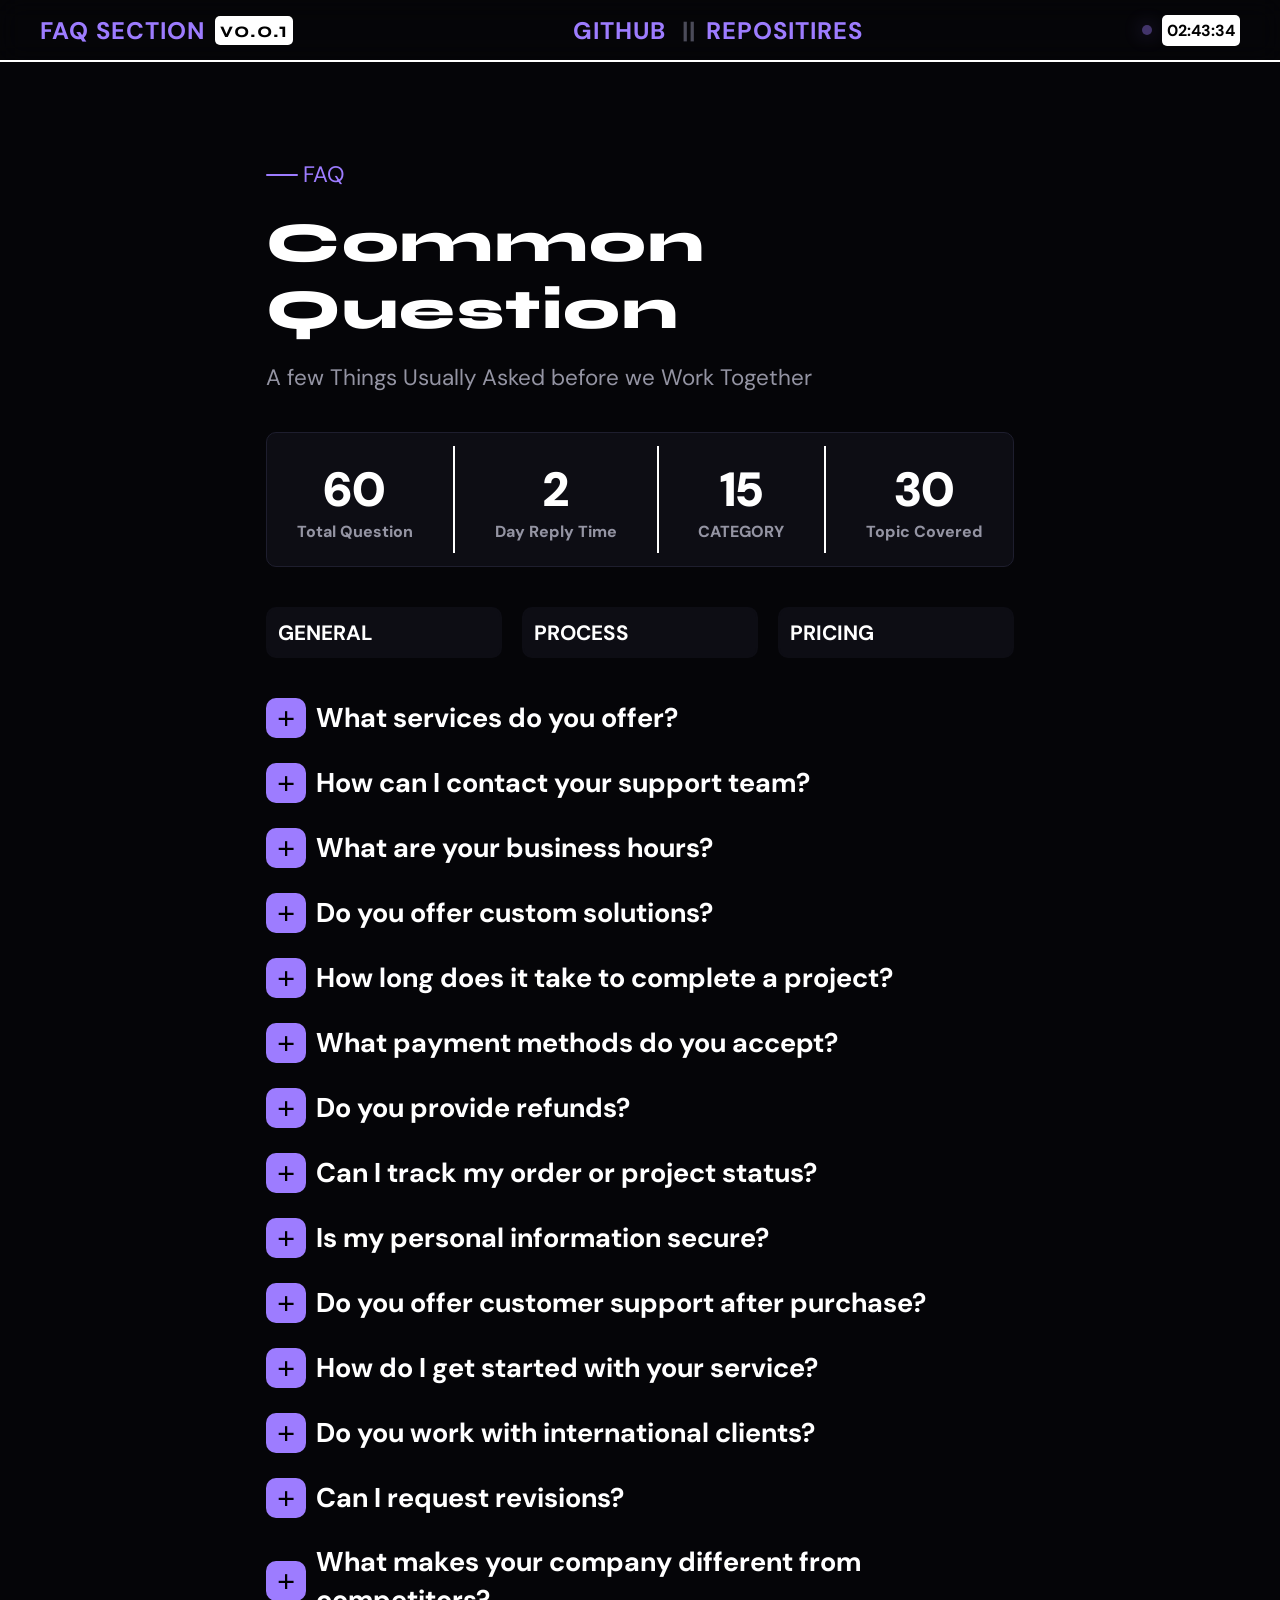
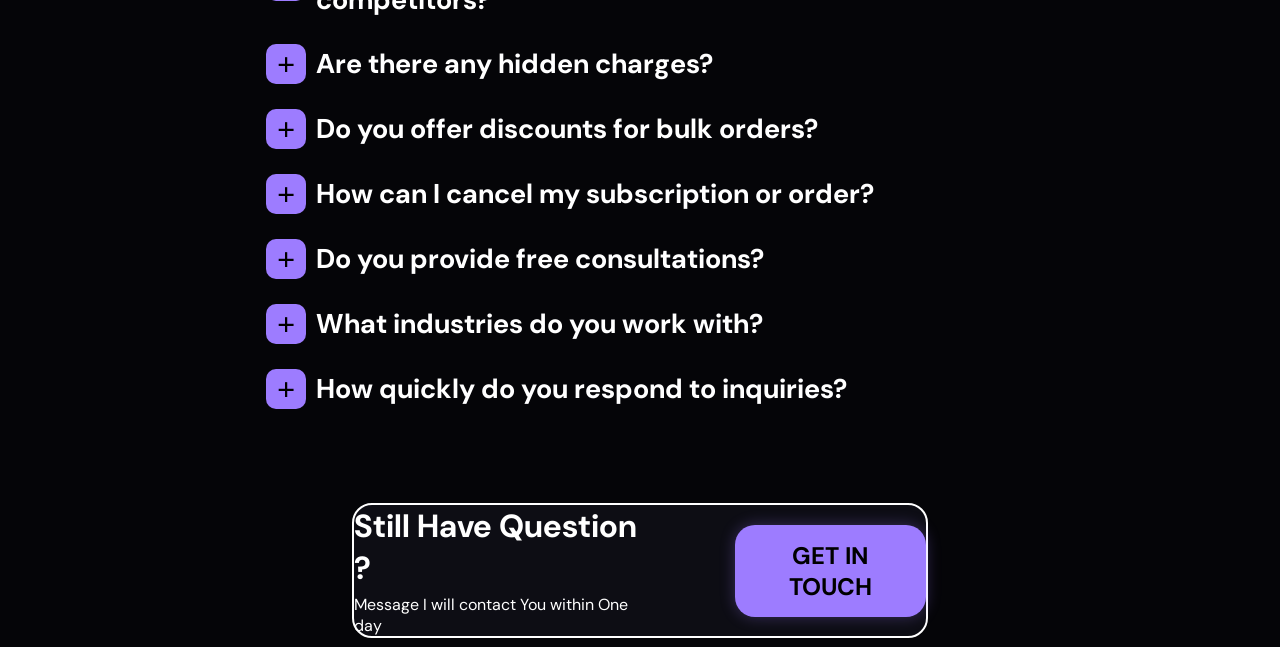
==== commit 84e55f10: "COMPLETE" ====
--- a/apps/002-faq-section/index.html
+++ b/apps/002-faq-section/index.html
@@ -77,7 +77,7 @@
                 <div class="breakline"></div>
                 <div>
                     <h2 class="stat-num" data-target="15">0</h2>
-                    <p>CTEGORY</p>
+                    <p>CATEGORY</p>
                 </div>
                 <div class="breakline"></div>
                 <div>
--- a/apps/002-faq-section/src/style.css
+++ b/apps/002-faq-section/src/style.css
@@ -226,7 +226,7 @@
     width: 100%;
     height: 15vh;
     border-radius: 10px;
-    border: 2px solid var(--border-color);
+    border: 1px solid #1e1e2e;
 }
 
 .stats div{
@@ -336,6 +336,8 @@
     color: black;
     flex-shrink: 0;
     transition: transform 0.3s ease;
+    margin: 0;
+    padding: 0;
 }
 
 .plus-icon:hover{
@@ -555,7 +557,7 @@
     }
     
     main{
-        padding: 70px 40px;
+        padding: 70px 40px 40px 40px;
         margin: 0;
         width: 100%;
     }
@@ -574,4 +576,147 @@
         display: none;
     }
 
+   .stats {
+    display: grid;
+    grid-template-columns: repeat(2, 1fr);
+    gap: 12px;
+    height: auto;
+    padding: 0;
+    background: transparent;
+      border: none;
+    }
+
+    .stats div {
+      background-color: var(--bg-secondary);
+      border: 1px solid #1e1e2e;
+      border-radius: 12px;
+      padding: 16px 14px;
+      flex-direction: column;
+      align-items: flex-start;
+      gap: 6px;
+    }
+
+    .stats div h2 {
+      font-size: 1.8rem;
+      line-height: 1;
+    }
+
+    .stats div p {
+      font-size: 0.75rem;
+      text-transform: uppercase;
+      letter-spacing: 0.8px;
+    }
+
+    .breakline {
+      display: none !important;
+    }
+
+    .div-title { 
+        font-size: 1rem; 
+        margin-top: 5px;
+    }
+
+    .div-title:hover{
+        border-color: #1e1e2e;
+    }
+
+    .que {
+        align-items: center;
+    }
+
+    .plus-icon{
+        width: 26px;
+        height: 26px;
+        font-size: 2rem;
+        border-radius: 6px;
+        margin: 0;
+        padding: 0;
+        line-height: 1;
+    display: flex;
+    align-items: center;
+    justify-content: center;
+    }
+
+    .question  { font-size: 1rem; }
+
+    .question-div{
+        margin-top: 0;
+    }
+
+    .ans.active p{
+        font-size: .9rem;
+    }
+
+    .bottom-line.active{
+        position: absolute;
+        margin: 20.5vh 19px 10px 10px ;
+    }
+
+    .review-1 {
+    width: 55%;
+    padding: 3px 10px;
+    gap: 3px;
+    display: flex;
+    align-items: flex-start;
+    justify-content: center;
+    border-radius: 8px;
+    margin: 10px;
+  }
+
+  .review-1 p {
+    font-size: 15px;
+    text-align: center;
+    margin: 0;
+  }
+
+  .review-1 img {
+    width: 5px;
+    height: 5px;
+  }
+
+  .ans {
+    margin-left: 20px;
+    margin-top: -10px;
+  }
+
+  .ans.active {
+    max-height: 400px;
+  }
+
+  .ans p {
+    font-size: 0.9rem;
+    line-height: 1.5;
+    margin-bottom: 10px;
+  }
+
+  .ans img {
+    width: 22px;
+    height: 22px;
+  }
+
+  .ans div:first-child {
+    flex-direction: row;
+    align-items: center;
+    gap: 8px;
+  }
+
+  .footer div{
+    display: none;
+  }
+
+  .footer{
+    margin-top: -70px;
+    width: 80%;
+    border: none;
+    background-color: transparent;
+  }
+
+  .question-div{
+    margin-bottom: 10px;
+  }
+
+  button{
+    width: 100%;
+  }
+
 }
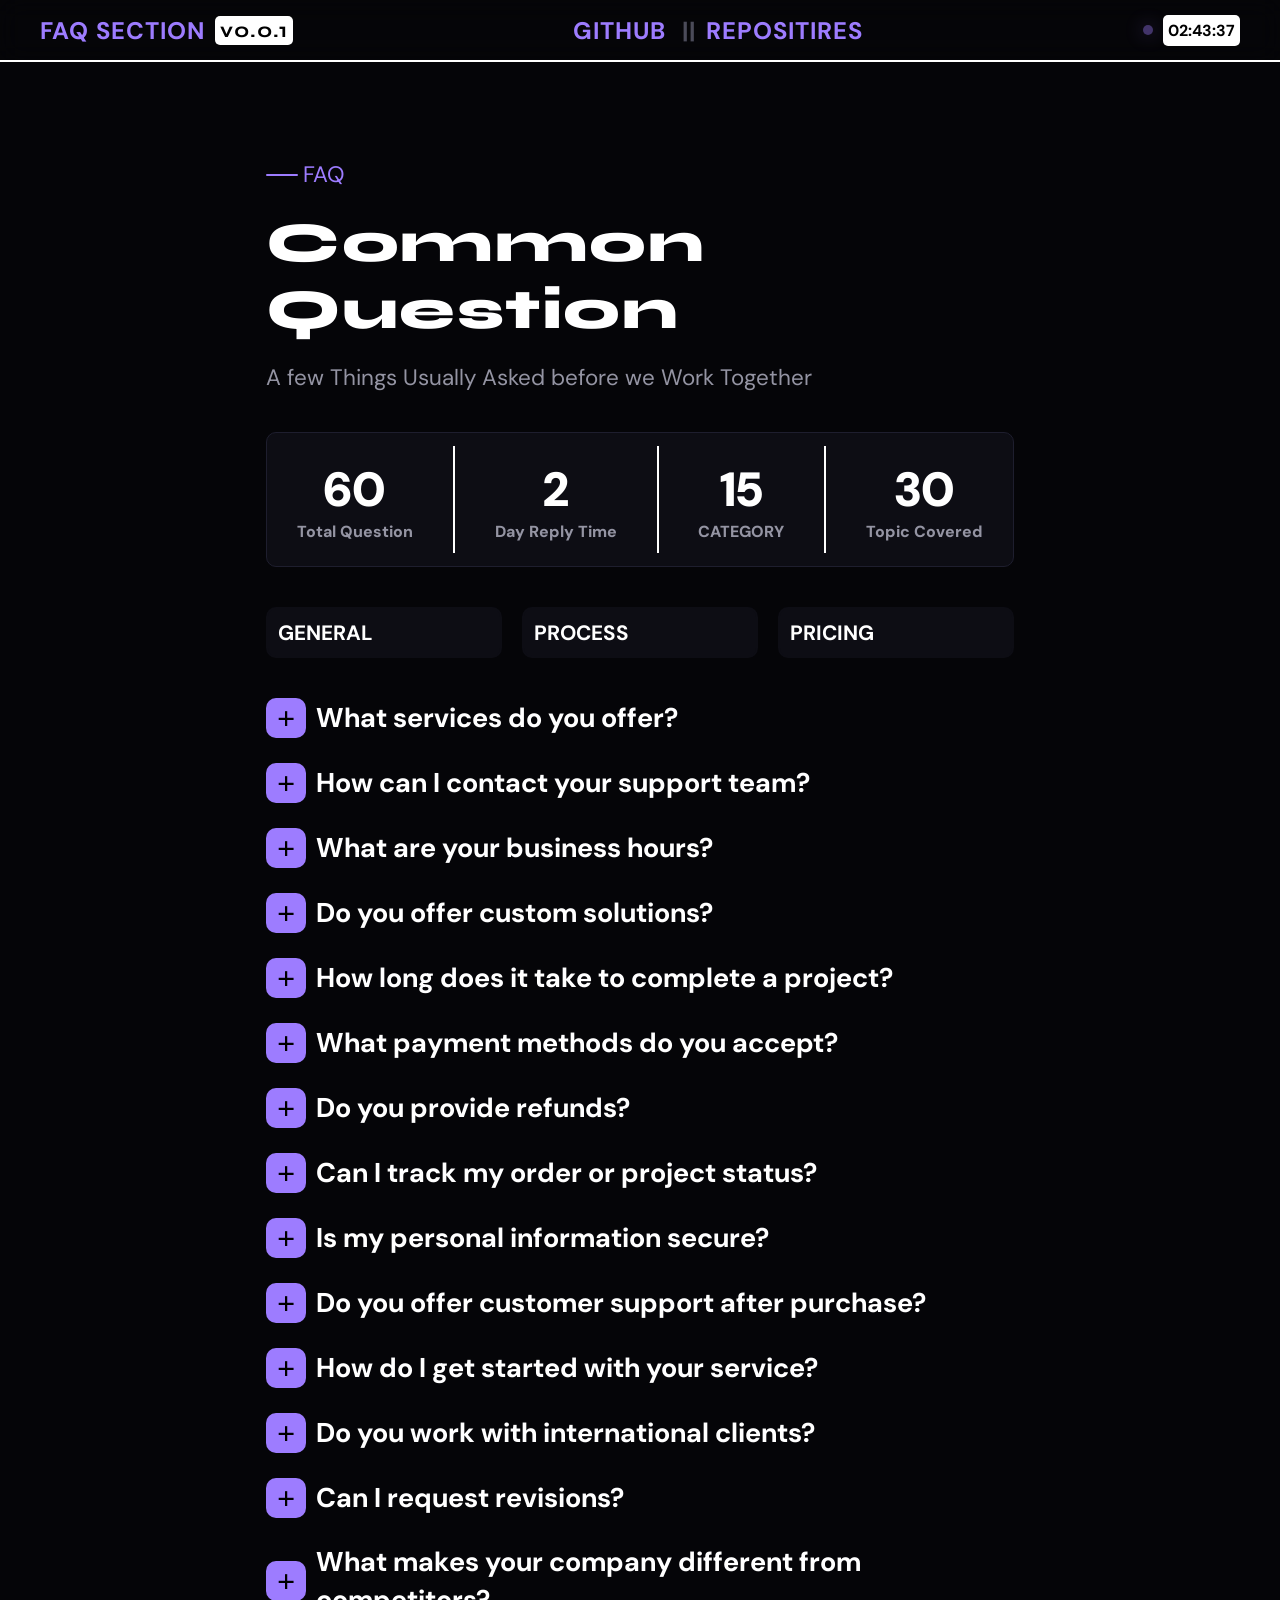
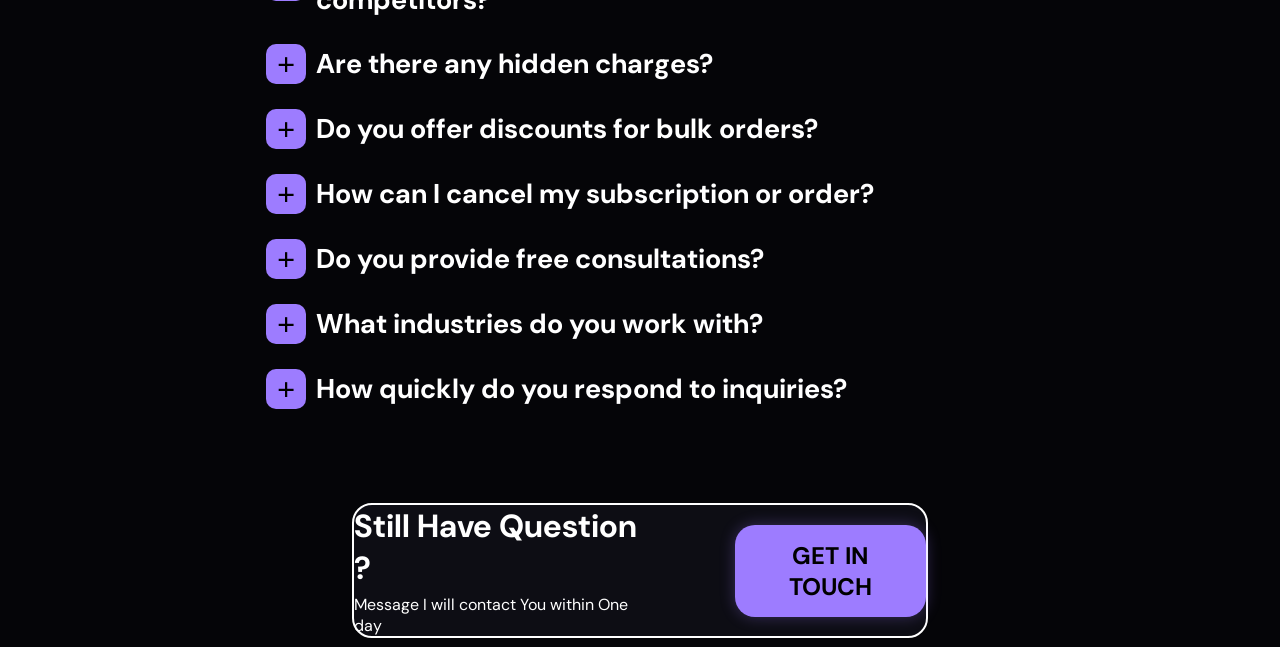
==== commit 43144275: "COMPLETE" ====
--- a/apps/002-faq-section/index.html
+++ b/apps/002-faq-section/index.html
@@ -19,7 +19,7 @@
         <link rel="stylesheet" href="src/style.css">
 
         <!-- FAVICON LINK -->
-        <link rel="shortcut icon" href="/resource/global/img/javascript.png" type="image/x-icon">
+        <link rel="shortcut icon" href="resource/javascript.png" type="image/x-icon">
 
         <!-- GOOGLE FONT LINK -->
         <link href="https://fonts.googleapis.com/css?family=Syne:regular,500,600,700,800" rel="stylesheet" />
@@ -149,4 +149,4 @@
 
     </body>
 
-</html>+</html>
